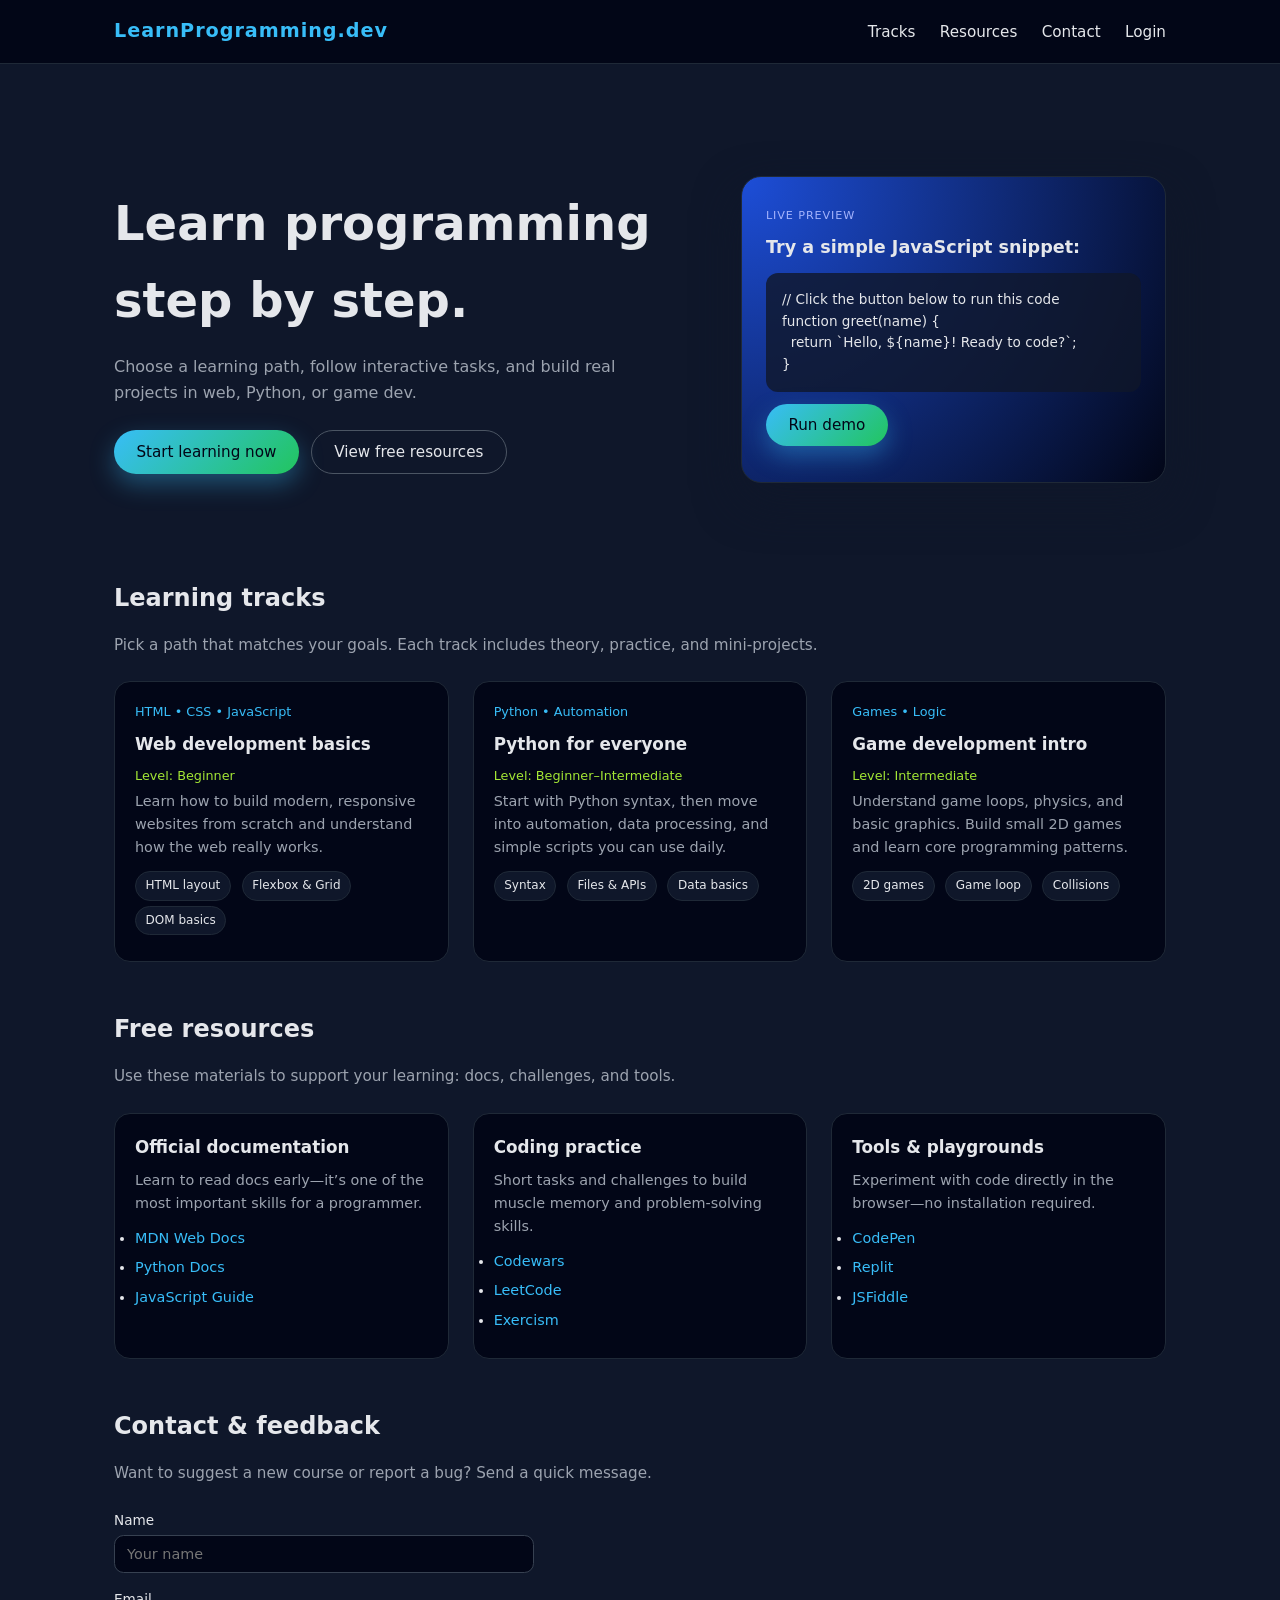
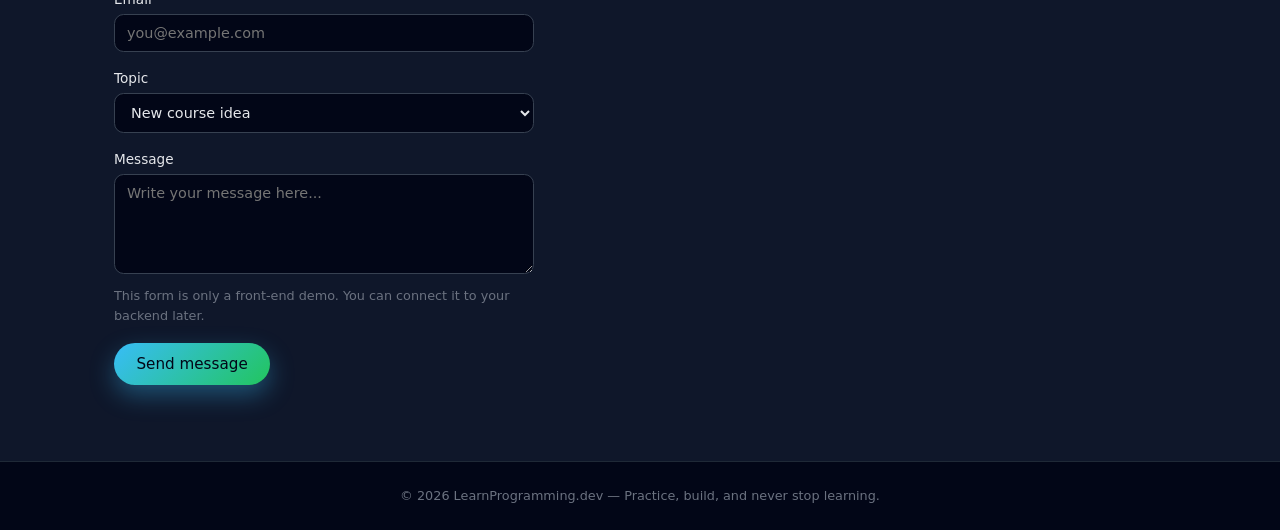
==== index.html @ 103cb8d0 "Add files via upload" ====
<!DOCTYPE html>
<html lang="en">
<head>
  <meta charset="UTF-8" />
  <title>Learn Programming</title>
  <meta name="viewport" content="width=device-width, initial-scale=1.0" />
  <style>
    * {
      box-sizing: border-box;
      margin: 0;
      padding: 0;
      font-family: system-ui, -apple-system, BlinkMacSystemFont, "Segoe UI", sans-serif;
    }
    body {
      background: #0f172a;
      color: #e5e7eb;
      line-height: 1.6;
    }
    header {
      background: #020617;
      border-bottom: 1px solid #1f2937;
      position: sticky;
      top: 0;
      z-index: 10;
    }
    .nav {
      max-width: 1100px;
      margin: 0 auto;
      padding: 1rem 1.5rem;
      display: flex;
      align-items: center;
      justify-content: space-between;
    }
    .logo {
      font-weight: 700;
      font-size: 1.2rem;
      letter-spacing: 0.05em;
      color: #38bdf8;
    }
    .nav-links a {
      color: #e5e7eb;
      text-decoration: none;
      margin-left: 1.2rem;
      font-size: 0.95rem;
    }
    .nav-links a:hover {
      color: #38bdf8;
    }
    main {
      max-width: 1100px;
      margin: 0 auto;
      padding: 2rem 1.5rem 4rem;
    }
    .hero {
      display: grid;
      grid-template-columns: minmax(0, 1.4fr) minmax(0, 1fr);
      gap: 2rem;
      align-items: center;
      padding: 2rem 0 3rem;
    }
    .hero h1 {
      font-size: clamp(2.2rem, 4vw, 3rem);
      margin-bottom: 1rem;
    }
    .hero p {
      color: #9ca3af;
      margin-bottom: 1.5rem;
      max-width: 32rem;
    }
    .hero-buttons {
      display: flex;
      flex-wrap: wrap;
      gap: 0.75rem;
    }
    .btn {
      border: none;
      cursor: pointer;
      padding: 0.75rem 1.4rem;
      border-radius: 999px;
      font-size: 0.95rem;
      font-weight: 500;
      transition: transform 0.1s ease, box-shadow 0.1s ease, background 0.15s ease;
    }
    .btn-primary {
      background: linear-gradient(135deg, #38bdf8, #22c55e);
      color: #020617;
      box-shadow: 0 10px 25px rgba(56, 189, 248, 0.35);
    }
    .btn-primary:hover {
      transform: translateY(-1px);
      box-shadow: 0 14px 30px rgba(56, 189, 248, 0.45);
    }
    .btn-ghost {
      background: transparent;
      color: #e5e7eb;
      border: 1px solid #4b5563;
    }
    .btn-ghost:hover {
      background: #020617;
    }
    .hero-card {
      background: radial-gradient(circle at top left, #1d4ed8, #020617);
      border-radius: 1.25rem;
      padding: 1.5rem;
      border: 1px solid #1f2937;
      box-shadow: 0 18px 45px rgba(15, 23, 42, 0.9);
    }
    .hero-card h2 {
      font-size: 1.1rem;
      margin-bottom: 0.75rem;
    }
    .hero-card pre {
      background: rgba(15, 23, 42, 0.8);
      border-radius: 0.75rem;
      padding: 1rem;
      overflow-x: auto;
      font-size: 0.85rem;
      color: #e5e7eb;
    }
    .hero-card .tag {
      display: inline-block;
      font-size: 0.7rem;
      text-transform: uppercase;
      letter-spacing: 0.08em;
      color: #a5b4fc;
      margin-bottom: 0.5rem;
    }
    section {
      margin-top: 3rem;
    }
    section h2 {
      font-size: 1.5rem;
      margin-bottom: 1rem;
    }
    .section-subtitle {
      color: #9ca3af;
      font-size: 0.95rem;
      margin-bottom: 1.5rem;
    }
    .grid {
      display: grid;
      gap: 1.5rem;
    }
    .grid-3 {
      grid-template-columns: repeat(auto-fit, minmax(230px, 1fr));
    }
    .card {
      background: #020617;
      border-radius: 1rem;
      padding: 1.25rem;
      border: 1px solid #1f2937;
      transition: transform 0.1s ease, box-shadow 0.1s ease, border-color 0.15s ease;
    }
    .card:hover {
      transform: translateY(-2px);
      box-shadow: 0 16px 35px rgba(15, 23, 42, 0.9);
      border-color: #38bdf8;
    }
    .card h3 {
      font-size: 1.05rem;
      margin-bottom: 0.5rem;
    }
    .card p {
      font-size: 0.9rem;
      color: #9ca3af;
      margin-bottom: 0.75rem;
    }
    .pill {
      display: inline-block;
      font-size: 0.75rem;
      padding: 0.25rem 0.6rem;
      border-radius: 999px;
      background: #0f172a;
      color: #e5e7eb;
      border: 1px solid #1f2937;
      margin-right: 0.35rem;
      margin-bottom: 0.35rem;
    }
    .level {
      font-size: 0.8rem;
      color: #a3e635;
      margin-bottom: 0.25rem;
    }
    .tagline {
      font-size: 0.8rem;
      color: #38bdf8;
      margin-bottom: 0.5rem;
    }
    .resources-list li {
      margin-bottom: 0.4rem;
      font-size: 0.9rem;
    }
    .resources-list a {
      color: #38bdf8;
      text-decoration: none;
    }
    .resources-list a:hover {
      text-decoration: underline;
    }
    .contact-form {
      max-width: 420px;
    }
    .field {
      margin-bottom: 1rem;
    }
    .field label {
      display: block;
      font-size: 0.85rem;
      margin-bottom: 0.25rem;
    }
    .field input,
    .field textarea,
    .field select {
      width: 100%;
      padding: 0.6rem 0.75rem;
      border-radius: 0.6rem;
      border: 1px solid #374151;
      background: #020617;
      color: #e5e7eb;
      font-size: 0.9rem;
    }
    .field textarea {
      min-height: 100px;
      resize: vertical;
    }
    .field input:focus,
    .field textarea:focus,
    .field select:focus {
      outline: none;
      border-color: #38bdf8;
      box-shadow: 0 0 0 1px #38bdf8;
    }
    .small {
      font-size: 0.8rem;
      color: #6b7280;
      margin-top: 0.25rem;
    }
    .status {
      margin-top: 0.75rem;
      font-size: 0.85rem;
    }
    .status.ok {
      color: #22c55e;
    }
    .status.error {
      color: #f97316;
    }
    footer {
      border-top: 1px solid #1f2937;
      padding: 1.5rem;
      text-align: center;
      font-size: 0.8rem;
      color: #6b7280;
      background: #020617;
    }
    @media (max-width: 768px) {
      .hero {
        grid-template-columns: 1fr;
      }
    }
  </style>
</head>
<body>
  <header>
    <nav class="nav">
      <div class="logo">LearnProgramming.dev</div>
      <div class="nav-links">
        <a href="#tracks">Tracks</a>
        <a href="#resources">Resources</a>
        <a href="#contact">Contact</a>
        <a id="authLink" href="login.html">Login</a>
      </div>
    </nav>
  </header>
  <main>
    <section class="hero">
      <div>
        <h1>Learn programming step by step.</h1>
        <p>
          Choose a learning path, follow interactive tasks, and build real projects in web, Python, or game dev.
        </p>
        <div class="hero-buttons">
          <button class="btn btn-primary" onclick="scrollToSection('tracks')">
            Start learning now
          </button>
          <button class="btn btn-ghost" onclick="scrollToSection('resources')">
            View free resources
          </button>
        </div>
      </div>
      <div class="hero-card">
        <div class="tag">Live preview</div>
        <h2>Try a simple JavaScript snippet:</h2>
        <pre><code>// Click the button below to run this code
function greet(name) {
  return `Hello, ${name}! Ready to code?`;
}</code></pre>
        <button class="btn btn-primary" style="margin-top: 0.75rem;" onclick="runDemo()">
          Run demo
        </button>
        <div id="demo-output" style="margin-top:0.75rem;font-size:0.9rem;color:#bbf7d0;"></div>
      </div>
    </section>
    <section id="tracks">
      <h2>Learning tracks</h2>
      <p class="section-subtitle">
        Pick a path that matches your goals. Each track includes theory, practice, and mini‑projects.
      </p>
      <div class="grid grid-3">
        <article class="card">
          <div class="tagline">HTML • CSS • JavaScript</div>
          <h3>Web development basics</h3>
          <div class="level">Level: Beginner</div>
          <p>
            Learn how to build modern, responsive websites from scratch and understand how the web really works.
          </p>
          <div>
            <span class="pill">HTML layout</span>
            <span class="pill">Flexbox & Grid</span>
            <span class="pill">DOM basics</span>
          </div>
        </article>
        <article class="card">
          <div class="tagline">Python • Automation</div>
          <h3>Python for everyone</h3>
          <div class="level">Level: Beginner–Intermediate</div>
          <p>
            Start with Python syntax, then move into automation, data processing, and simple scripts you can use daily.
          </p>
          <div>
            <span class="pill">Syntax</span>
            <span class="pill">Files & APIs</span>
            <span class="pill">Data basics</span>
          </div>
        </article>
        <article class="card">
          <div class="tagline">Games • Logic</div>
          <h3>Game development intro</h3>
          <div class="level">Level: Intermediate</div>
          <p>
            Understand game loops, physics, and basic graphics. Build small 2D games and learn core programming patterns.
          </p>
          <div>
            <span class="pill">2D games</span>
            <span class="pill">Game loop</span>
            <span class="pill">Collisions</span>
          </div>
        </article>
      </div>
    </section>
    <section id="resources">
      <h2>Free resources</h2>
      <p class="section-subtitle">
        Use these materials to support your learning: docs, challenges, and tools.
      </p>
      <div class="grid grid-3">
        <article class="card">
          <h3>Official documentation</h3>
          <p>Learn to read docs early—it’s one of the most important skills for a programmer.</p>
          <ul class="resources-list">
            <li><a href="https://developer.mozilla.org/" target="_blank">MDN Web Docs</a></li>
            <li><a href="https://docs.python.org/3/" target="_blank">Python Docs</a></li>
            <li><a href="https://developer.mozilla.org/en-US/docs/Web/JavaScript" target="_blank">JavaScript Guide</a></li>
          </ul>
        </article>
        <article class="card">
          <h3>Coding practice</h3>
          <p>Short tasks and challenges to build muscle memory and problem‑solving skills.</p>
          <ul class="resources-list">
            <li><a href="https://www.codewars.com/" target="_blank">Codewars</a></li>
            <li><a href="https://leetcode.com/" target="_blank">LeetCode</a></li>
            <li><a href="https://exercism.org/" target="_blank">Exercism</a></li>
          </ul>
        </article>
        <article class="card">
          <h3>Tools & playgrounds</h3>
          <p>Experiment with code directly in the browser—no installation required.</p>
          <ul class="resources-list">
            <li><a href="https://codepen.io/" target="_blank">CodePen</a></li>
            <li><a href="https://replit.com/" target="_blank">Replit</a></li>
            <li><a href="https://jsfiddle.net/" target="_blank">JSFiddle</a></li>
          </ul>
        </article>
      </div>
    </section>
    <section id="contact">
      <h2>Contact & feedback</h2>
      <p class="section-subtitle">
        Want to suggest a new course or report a bug? Send a quick message.
      </p>
      <form class="contact-form" onsubmit="handleContact(event)">
        <div class="field">
          <label for="name">Name</label>
          <input id="name" type="text" placeholder="Your name" required />
        </div>
        <div class="field">
          <label for="email">Email</label>
          <input id="email" type="email" placeholder="you@example.com" required />
        </div>
        <div class="field">
          <label for="topic">Topic</label>
          <select id="topic">
            <option value="course">New course idea</option>
            <option value="bug">Bug / problem</option>
            <option value="other">Other</option>
          </select>
        </div>
        <div class="field">
          <label for="message">Message</label>
          <textarea id="message" placeholder="Write your message here..." required></textarea>
          <div class="small">This form is only a front‑end demo. You can connect it to your backend later.</div>
        </div>
        <button class="btn btn-primary" type="submit">Send message</button>
        <div id="contact-status" class="status"></div>
      </form>
    </section>
  </main>
  <footer>
    © <span id="year"></span> LearnProgramming.dev — Practice, build, and never stop learning.
  </footer>
  <script>
    function scrollToSection(id) {
      const el = document.getElementById(id);
      if (el) {
        el.scrollIntoView({ behavior: "smooth" });
      }
    }
    function runDemo() {
      function greet(name) {
        return `Hello, ${name}! Ready to code?`;
      }
      const output = document.getElementById("demo-output");
      output.textContent = greet("Developer");
    }
    function handleContact(event) {
      event.preventDefault();
      const status = document.getElementById("contact-status");
      status.textContent = "Thanks! Your message has been captured (demo only).";
      status.className = "status ok";
      event.target.reset();
    }
    document.getElementById("year").textContent = new Date().getFullYear();
  </script>
  <script src="auth.js"></script>
</body>
</html>
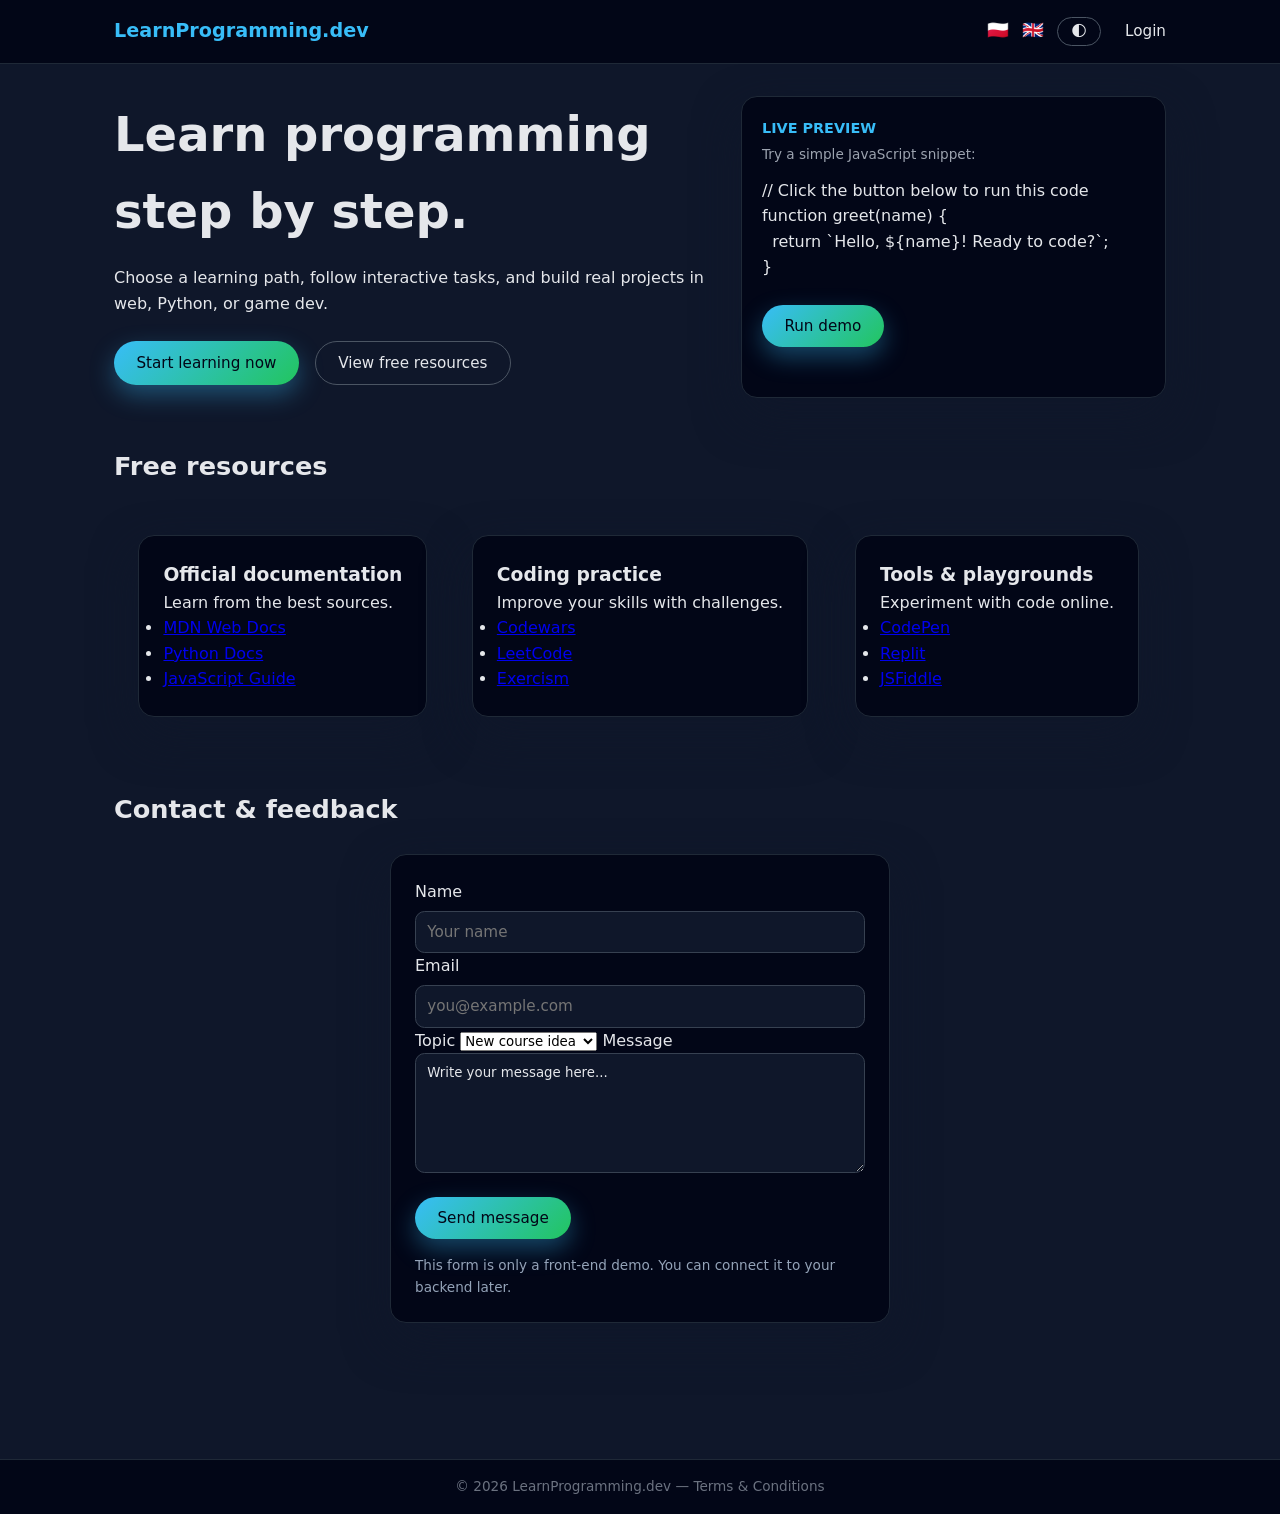
==== commit a408c8fe: "Add files via upload" ====
--- a/index.html
+++ b/index.html
@@ -1,446 +1,155 @@
 <!DOCTYPE html>
 <html lang="en">
 <head>
-  <meta charset="UTF-8" />
-  <title>Learn Programming</title>
-  <meta name="viewport" content="width=device-width, initial-scale=1.0" />
+  <meta charset="UTF-8">
+  <title>LearnProgramming.dev</title>
+  <link rel="stylesheet" href="style.css">
+  <script src="auth.js" defer></script>
+  <script src="lang.js" defer></script>
   <style>
-    * {
-      box-sizing: border-box;
-      margin: 0;
-      padding: 0;
-      font-family: system-ui, -apple-system, BlinkMacSystemFont, "Segoe UI", sans-serif;
+    .hero-layout{
+      display:grid;
+      grid-template-columns: minmax(0,1.4fr) minmax(0,1fr);
+      gap:2rem;
+      align-items:flex-start;
     }
-    body {
-      background: #0f172a;
-      color: #e5e7eb;
-      line-height: 1.6;
+    .hero-buttons{
+      display:flex;
+      gap:1rem;
+      margin-top:1.5rem;
+      flex-wrap:wrap;
     }
-    header {
-      background: #020617;
-      border-bottom: 1px solid #1f2937;
-      position: sticky;
-      top: 0;
-      z-index: 10;
+    .preview-card{
+      background: var(--card);
+      border:1px solid var(--border);
+      border-radius:1rem;
+      padding:1.25rem;
+      box-shadow:0 18px 45px rgba(15,23,42,0.9);
     }
-    .nav {
-      max-width: 1100px;
-      margin: 0 auto;
-      padding: 1rem 1.5rem;
-      display: flex;
-      align-items: center;
-      justify-content: space-between;
+    .preview-title{
+      font-size:0.9rem;
+      font-weight:600;
+      color:#38bdf8;
+      margin-bottom:0.25rem;
     }
-    .logo {
-      font-weight: 700;
-      font-size: 1.2rem;
-      letter-spacing: 0.05em;
-      color: #38bdf8;
+    .preview-sub{
+      font-size:0.85rem;
+      color:#9ca3af;
+      margin-bottom:0.75rem;
     }
-    .nav-links a {
-      color: #e5e7eb;
-      text-decoration: none;
-      margin-left: 1.2rem;
-      font-size: 0.95rem;
+    .preview-output{
+      margin-top:0.75rem;
+      font-size:0.9rem;
+      color:#a5b4fc;
+      min-height:1.2em;
     }
-    .nav-links a:hover {
-      color: #38bdf8;
-    }
-    main {
-      max-width: 1100px;
-      margin: 0 auto;
-      padding: 2rem 1.5rem 4rem;
-    }
-    .hero {
-      display: grid;
-      grid-template-columns: minmax(0, 1.4fr) minmax(0, 1fr);
-      gap: 2rem;
-      align-items: center;
-      padding: 2rem 0 3rem;
-    }
-    .hero h1 {
-      font-size: clamp(2.2rem, 4vw, 3rem);
-      margin-bottom: 1rem;
-    }
-    .hero p {
-      color: #9ca3af;
-      margin-bottom: 1.5rem;
-      max-width: 32rem;
-    }
-    .hero-buttons {
-      display: flex;
-      flex-wrap: wrap;
-      gap: 0.75rem;
-    }
-    .btn {
-      border: none;
-      cursor: pointer;
-      padding: 0.75rem 1.4rem;
-      border-radius: 999px;
-      font-size: 0.95rem;
-      font-weight: 500;
-      transition: transform 0.1s ease, box-shadow 0.1s ease, background 0.15s ease;
-    }
-    .btn-primary {
-      background: linear-gradient(135deg, #38bdf8, #22c55e);
-      color: #020617;
-      box-shadow: 0 10px 25px rgba(56, 189, 248, 0.35);
-    }
-    .btn-primary:hover {
-      transform: translateY(-1px);
-      box-shadow: 0 14px 30px rgba(56, 189, 248, 0.45);
-    }
-    .btn-ghost {
-      background: transparent;
-      color: #e5e7eb;
-      border: 1px solid #4b5563;
-    }
-    .btn-ghost:hover {
-      background: #020617;
-    }
-    .hero-card {
-      background: radial-gradient(circle at top left, #1d4ed8, #020617);
-      border-radius: 1.25rem;
-      padding: 1.5rem;
-      border: 1px solid #1f2937;
-      box-shadow: 0 18px 45px rgba(15, 23, 42, 0.9);
-    }
-    .hero-card h2 {
-      font-size: 1.1rem;
-      margin-bottom: 0.75rem;
-    }
-    .hero-card pre {
-      background: rgba(15, 23, 42, 0.8);
-      border-radius: 0.75rem;
-      padding: 1rem;
-      overflow-x: auto;
-      font-size: 0.85rem;
-      color: #e5e7eb;
-    }
-    .hero-card .tag {
-      display: inline-block;
-      font-size: 0.7rem;
-      text-transform: uppercase;
-      letter-spacing: 0.08em;
-      color: #a5b4fc;
-      margin-bottom: 0.5rem;
-    }
-    section {
-      margin-top: 3rem;
-    }
-    section h2 {
-      font-size: 1.5rem;
-      margin-bottom: 1rem;
-    }
-    .section-subtitle {
-      color: #9ca3af;
-      font-size: 0.95rem;
-      margin-bottom: 1.5rem;
-    }
-    .grid {
-      display: grid;
-      gap: 1.5rem;
-    }
-    .grid-3 {
-      grid-template-columns: repeat(auto-fit, minmax(230px, 1fr));
-    }
-    .card {
-      background: #020617;
-      border-radius: 1rem;
-      padding: 1.25rem;
-      border: 1px solid #1f2937;
-      transition: transform 0.1s ease, box-shadow 0.1s ease, border-color 0.15s ease;
-    }
-    .card:hover {
-      transform: translateY(-2px);
-      box-shadow: 0 16px 35px rgba(15, 23, 42, 0.9);
-      border-color: #38bdf8;
-    }
-    .card h3 {
-      font-size: 1.05rem;
-      margin-bottom: 0.5rem;
-    }
-    .card p {
-      font-size: 0.9rem;
-      color: #9ca3af;
-      margin-bottom: 0.75rem;
-    }
-    .pill {
-      display: inline-block;
-      font-size: 0.75rem;
-      padding: 0.25rem 0.6rem;
-      border-radius: 999px;
-      background: #0f172a;
-      color: #e5e7eb;
-      border: 1px solid #1f2937;
-      margin-right: 0.35rem;
-      margin-bottom: 0.35rem;
-    }
-    .level {
-      font-size: 0.8rem;
-      color: #a3e635;
-      margin-bottom: 0.25rem;
-    }
-    .tagline {
-      font-size: 0.8rem;
-      color: #38bdf8;
-      margin-bottom: 0.5rem;
-    }
-    .resources-list li {
-      margin-bottom: 0.4rem;
-      font-size: 0.9rem;
-    }
-    .resources-list a {
-      color: #38bdf8;
-      text-decoration: none;
-    }
-    .resources-list a:hover {
-      text-decoration: underline;
-    }
-    .contact-form {
-      max-width: 420px;
-    }
-    .field {
-      margin-bottom: 1rem;
-    }
-    .field label {
-      display: block;
-      font-size: 0.85rem;
-      margin-bottom: 0.25rem;
-    }
-    .field input,
-    .field textarea,
-    .field select {
-      width: 100%;
-      padding: 0.6rem 0.75rem;
-      border-radius: 0.6rem;
-      border: 1px solid #374151;
-      background: #020617;
-      color: #e5e7eb;
-      font-size: 0.9rem;
-    }
-    .field textarea {
-      min-height: 100px;
-      resize: vertical;
-    }
-    .field input:focus,
-    .field textarea:focus,
-    .field select:focus {
-      outline: none;
-      border-color: #38bdf8;
-      box-shadow: 0 0 0 1px #38bdf8;
-    }
-    .small {
-      font-size: 0.8rem;
-      color: #6b7280;
-      margin-top: 0.25rem;
-    }
-    .status {
-      margin-top: 0.75rem;
-      font-size: 0.85rem;
-    }
-    .status.ok {
-      color: #22c55e;
-    }
-    .status.error {
-      color: #f97316;
-    }
-    footer {
-      border-top: 1px solid #1f2937;
-      padding: 1.5rem;
-      text-align: center;
-      font-size: 0.8rem;
-      color: #6b7280;
-      background: #020617;
-    }
-    @media (max-width: 768px) {
-      .hero {
-        grid-template-columns: 1fr;
+    @media(max-width:900px){
+      .hero-layout{
+        grid-template-columns:1fr;
       }
     }
   </style>
 </head>
 <body>
-  <header>
-    <nav class="nav">
-      <div class="logo">LearnProgramming.dev</div>
-      <div class="nav-links">
-        <a href="#tracks">Tracks</a>
-        <a href="#resources">Resources</a>
-        <a href="#contact">Contact</a>
-        <a id="authLink" href="login.html">Login</a>
+<header>
+  <nav class="nav">
+    <div class="logo">LearnProgramming.dev</div>
+    <div>
+      <span class="lang-switch" onclick="setLang('pl')">🇵🇱</span>
+      <span class="lang-switch" onclick="setLang('en')">🇬🇧</span>
+      <button onclick="toggleTheme()" class="btn-secondary" style="padding:0.3rem 0.8rem;">🌓</button>
+      <a id="authLink" href="login.html" data-t="login">Login</a>
+    </div>
+  </nav>
+</header>
+<main>
+  <div class="hero-layout">
+    <div>
+      <h1 data-t="hero_title">Learn programming step by step.</h1>
+      <p data-t="hero_desc">
+        Choose a learning path, follow interactive tasks, and build real projects in web, Python, or game dev.
+      </p>
+      <div class="hero-buttons">
+        <button class="btn btn-primary" data-t="start_learning">Start learning now</button>
+        <button class="btn btn-secondary" data-t="view_resources">View free resources</button>
       </div>
-    </nav>
-  </header>
-  <main>
-    <section class="hero">
-      <div>
-        <h1>Learn programming step by step.</h1>
-        <p>
-          Choose a learning path, follow interactive tasks, and build real projects in web, Python, or game dev.
-        </p>
-        <div class="hero-buttons">
-          <button class="btn btn-primary" onclick="scrollToSection('tracks')">
-            Start learning now
-          </button>
-          <button class="btn btn-ghost" onclick="scrollToSection('resources')">
-            View free resources
-          </button>
-        </div>
-      </div>
-      <div class="hero-card">
-        <div class="tag">Live preview</div>
-        <h2>Try a simple JavaScript snippet:</h2>
-        <pre><code>// Click the button below to run this code
+    </div>
+    <div class="preview-card">
+      <div class="preview-title" data-t="live_preview">LIVE PREVIEW</div>
+      <div class="preview-sub" data-t="try_snippet">Try a simple JavaScript snippet:</div>
+      <pre>
+// Click the button below to run this code
 function greet(name) {
   return `Hello, ${name}! Ready to code?`;
-}</code></pre>
-        <button class="btn btn-primary" style="margin-top: 0.75rem;" onclick="runDemo()">
-          Run demo
-        </button>
-        <div id="demo-output" style="margin-top:0.75rem;font-size:0.9rem;color:#bbf7d0;"></div>
+}
+      </pre>
+      <button class="btn btn-primary" onclick="runDemo()" data-t="run_demo">Run demo</button>
+      <div id="demoOutput" class="preview-output"></div>
+    </div>
+  </div>
+  <section style="margin-top:3rem;">
+    <h2 data-t="free_resources">Free resources</h2>
+    <div class="lesson-grid">
+      <div class="card">
+        <h3>Official documentation</h3>
+        <p>Learn from the best sources.</p>
+        <ul>
+          <li><a href="https://developer.mozilla.org/">MDN Web Docs</a></li>
+          <li><a href="https://docs.python.org/">Python Docs</a></li>
+          <li><a href="https://developer.mozilla.org/en-US/docs/Web/JavaScript/Guide">JavaScript Guide</a></li>
+        </ul>
       </div>
-    </section>
-    <section id="tracks">
-      <h2>Learning tracks</h2>
-      <p class="section-subtitle">
-        Pick a path that matches your goals. Each track includes theory, practice, and mini‑projects.
+      <div class="card">
+        <h3>Coding practice</h3>
+        <p>Improve your skills with challenges.</p>
+        <ul>
+          <li><a href="https://codewars.com">Codewars</a></li>
+          <li><a href="https://leetcode.com">LeetCode</a></li>
+          <li><a href="https://exercism.org">Exercism</a></li>
+        </ul>
+      </div>
+      <div class="card">
+        <h3>Tools & playgrounds</h3>
+        <p>Experiment with code online.</p>
+        <ul>
+          <li><a href="https://codepen.io">CodePen</a></li>
+          <li><a href="https://replit.com">Replit</a></li>
+          <li><a href="https://jsfiddle.net">JSFiddle</a></li>
+        </ul>
+      </div>
+    </div>
+  </section>
+  <section style="margin-top:3rem;">
+    <h2 data-t="contact_feedback">Contact & feedback</h2>
+    <div class="card">
+      <label>Name</label>
+      <input type="text" placeholder="Your name">
+      <label>Email</label>
+      <input type="email" placeholder="you@example.com">
+      <label>Topic</label>
+      <select>
+        <option>New course idea</option>
+        <option>Bug report</option>
+        <option>General question</option>
+      </select>
+      <label>Message</label>
+      <textarea style="width:100%;height:120px;background:#0f172a;border:1px solid #374151;color:#e5e7eb;padding:0.7rem;border-radius:0.6rem;">Write your message here...</textarea>
+      <button class="btn btn-primary" style="margin-top:1rem;">Send message</button>
+      <p style="margin-top:1rem;color:#94a3b8;font-size:0.85rem;">
+        This form is only a front-end demo. You can connect it to your backend later.
       </p>
-      <div class="grid grid-3">
-        <article class="card">
-          <div class="tagline">HTML • CSS • JavaScript</div>
-          <h3>Web development basics</h3>
-          <div class="level">Level: Beginner</div>
-          <p>
-            Learn how to build modern, responsive websites from scratch and understand how the web really works.
-          </p>
-          <div>
-            <span class="pill">HTML layout</span>
-            <span class="pill">Flexbox & Grid</span>
-            <span class="pill">DOM basics</span>
-          </div>
-        </article>
-        <article class="card">
-          <div class="tagline">Python • Automation</div>
-          <h3>Python for everyone</h3>
-          <div class="level">Level: Beginner–Intermediate</div>
-          <p>
-            Start with Python syntax, then move into automation, data processing, and simple scripts you can use daily.
-          </p>
-          <div>
-            <span class="pill">Syntax</span>
-            <span class="pill">Files & APIs</span>
-            <span class="pill">Data basics</span>
-          </div>
-        </article>
-        <article class="card">
-          <div class="tagline">Games • Logic</div>
-          <h3>Game development intro</h3>
-          <div class="level">Level: Intermediate</div>
-          <p>
-            Understand game loops, physics, and basic graphics. Build small 2D games and learn core programming patterns.
-          </p>
-          <div>
-            <span class="pill">2D games</span>
-            <span class="pill">Game loop</span>
-            <span class="pill">Collisions</span>
-          </div>
-        </article>
-      </div>
-    </section>
-    <section id="resources">
-      <h2>Free resources</h2>
-      <p class="section-subtitle">
-        Use these materials to support your learning: docs, challenges, and tools.
-      </p>
-      <div class="grid grid-3">
-        <article class="card">
-          <h3>Official documentation</h3>
-          <p>Learn to read docs early—it’s one of the most important skills for a programmer.</p>
-          <ul class="resources-list">
-            <li><a href="https://developer.mozilla.org/" target="_blank">MDN Web Docs</a></li>
-            <li><a href="https://docs.python.org/3/" target="_blank">Python Docs</a></li>
-            <li><a href="https://developer.mozilla.org/en-US/docs/Web/JavaScript" target="_blank">JavaScript Guide</a></li>
-          </ul>
-        </article>
-        <article class="card">
-          <h3>Coding practice</h3>
-          <p>Short tasks and challenges to build muscle memory and problem‑solving skills.</p>
-          <ul class="resources-list">
-            <li><a href="https://www.codewars.com/" target="_blank">Codewars</a></li>
-            <li><a href="https://leetcode.com/" target="_blank">LeetCode</a></li>
-            <li><a href="https://exercism.org/" target="_blank">Exercism</a></li>
-          </ul>
-        </article>
-        <article class="card">
-          <h3>Tools & playgrounds</h3>
-          <p>Experiment with code directly in the browser—no installation required.</p>
-          <ul class="resources-list">
-            <li><a href="https://codepen.io/" target="_blank">CodePen</a></li>
-            <li><a href="https://replit.com/" target="_blank">Replit</a></li>
-            <li><a href="https://jsfiddle.net/" target="_blank">JSFiddle</a></li>
-          </ul>
-        </article>
-      </div>
-    </section>
-    <section id="contact">
-      <h2>Contact & feedback</h2>
-      <p class="section-subtitle">
-        Want to suggest a new course or report a bug? Send a quick message.
-      </p>
-      <form class="contact-form" onsubmit="handleContact(event)">
-        <div class="field">
-          <label for="name">Name</label>
-          <input id="name" type="text" placeholder="Your name" required />
-        </div>
-        <div class="field">
-          <label for="email">Email</label>
-          <input id="email" type="email" placeholder="you@example.com" required />
-        </div>
-        <div class="field">
-          <label for="topic">Topic</label>
-          <select id="topic">
-            <option value="course">New course idea</option>
-            <option value="bug">Bug / problem</option>
-            <option value="other">Other</option>
-          </select>
-        </div>
-        <div class="field">
-          <label for="message">Message</label>
-          <textarea id="message" placeholder="Write your message here..." required></textarea>
-          <div class="small">This form is only a front‑end demo. You can connect it to your backend later.</div>
-        </div>
-        <button class="btn btn-primary" type="submit">Send message</button>
-        <div id="contact-status" class="status"></div>
-      </form>
-    </section>
-  </main>
-  <footer>
-    © <span id="year"></span> LearnProgramming.dev — Practice, build, and never stop learning.
-  </footer>
-  <script>
-    function scrollToSection(id) {
-      const el = document.getElementById(id);
-      if (el) {
-        el.scrollIntoView({ behavior: "smooth" });
-      }
-    }
-    function runDemo() {
-      function greet(name) {
-        return `Hello, ${name}! Ready to code?`;
-      }
-      const output = document.getElementById("demo-output");
-      output.textContent = greet("Developer");
-    }
-    function handleContact(event) {
-      event.preventDefault();
-      const status = document.getElementById("contact-status");
-      status.textContent = "Thanks! Your message has been captured (demo only).";
-      status.className = "status ok";
-      event.target.reset();
-    }
-    document.getElementById("year").textContent = new Date().getFullYear();
-  </script>
-  <script src="auth.js"></script>
+    </div>
+  </section>
+</main>
+<footer>
+  <p>© 2026 LearnProgramming.dev — <span data-t="terms">Terms & Conditions</span></p>
+</footer>
+<script>
+  function runDemo(){
+    const name = "Developer";
+    const msg = `Hello, ${name}! Ready to code?`;
+    document.getElementById("demoOutput").textContent = msg;
+  }
+</script>
 </body>
-</html>
+</html>
--- a/style.css
+++ b/style.css
@@ -0,0 +1,252 @@
+* {
+  margin: 0;
+  padding: 0;
+  box-sizing: border-box;
+  font-family: system-ui, -apple-system, BlinkMacSystemFont, "Segoe UI", sans-serif;
+}
+body {
+  background: #0f172a;
+  color: #e5e7eb;
+  line-height: 1.6;
+}
+header {
+  background: #020617;
+  border-bottom: 1px solid #1f2937;
+  position: sticky;
+  top: 0;
+  z-index: 10;
+}
+.nav {
+  max-width: 1100px;
+  margin: 0 auto;
+  padding: 1rem 1.5rem;
+  display: flex;
+  justify-content: space-between;
+  align-items: center;
+}
+.logo {
+  font-weight: 700;
+  font-size: 1.2rem;
+  color: #38bdf8;
+}
+.nav a {
+  color: #e5e7eb;
+  text-decoration: none;
+  margin-left: 1.2rem;
+  font-size: 0.95rem;
+  transition: 0.2s;
+}
+.nav a:hover {
+  color: #38bdf8;
+}
+.lang-switch {
+  cursor: pointer;
+  margin-right: 0.5rem;
+  font-size: 1.1rem;
+}
+main {
+  max-width: 1100px;
+  margin: 0 auto;
+  padding: 2rem 1.5rem 4rem;
+}
+h1 {
+  font-size: clamp(2.2rem, 4vw, 3rem);
+  margin-bottom: 1rem;
+}
+h2 {
+  font-size: 1.6rem;
+  margin-bottom: 1rem;
+}
+.btn {
+  border: none;
+  cursor: pointer;
+  padding: 0.75rem 1.4rem;
+  border-radius: 999px;
+  font-size: 0.95rem;
+  font-weight: 500;
+  transition: 0.15s ease;
+}
+.btn-primary {
+  background: linear-gradient(135deg, #38bdf8, #22c55e);
+  color: #020617;
+  box-shadow: 0 10px 25px rgba(56, 189, 248, 0.35);
+}
+.btn-primary:hover {
+  transform: translateY(-2px);
+  box-shadow: 0 14px 30px rgba(56, 189, 248, 0.45);
+}
+.btn-secondary {
+  border-radius: 999px;
+  padding: 0.75rem 1.4rem;
+  border: 1px solid #4b5563;
+  background: transparent;
+  color: #e5e7eb;
+  cursor: pointer;
+  font-size: 0.95rem;
+  transition: 0.15s ease;
+}
+.btn-secondary:hover {
+  background: #1e293b;
+}
+.card {
+  background: #020617;
+  border: 1px solid #1f2937;
+  border-radius: 1rem;
+  padding: 1.5rem;
+  margin: 1.5rem auto;
+  max-width: 500px;
+  box-shadow: 0 18px 45px rgba(15, 23, 42, 0.9);
+}
+input {
+  width: 100%;
+  padding: 0.7rem;
+  margin-top: 0.4rem;
+  border-radius: 0.6rem;
+  border: 1px solid #374151;
+  background: #0f172a;
+  color: #e5e7eb;
+  font-size: 0.95rem;
+}
+input:focus {
+  border-color: #38bdf8;
+  outline: none;
+  box-shadow: 0 0 0 1px #38bdf8;
+}
+.tooltip {
+  background: #1e293b;
+  border-left: 4px solid #38bdf8;
+  padding: 0.8rem 1rem;
+  border-radius: 0.5rem;
+  margin-bottom: 1rem;
+  color: #e5e7eb;
+  font-size: 0.9rem;
+  animation: fadeIn 0.3s ease;
+}
+@keyframes fadeIn {
+  from { opacity: 0; transform: translateX(-10px); }
+  to { opacity: 1; transform: translateX(0); }
+}
+.lesson-grid {
+  display: grid;
+  grid-template-columns: repeat(auto-fit, minmax(160px, 1fr));
+  gap: 1.2rem;
+  margin-top: 1.5rem;
+}
+.lesson-tile {
+  background: #0b1220;
+  border: 1px solid #1f2937;
+  border-radius: 1rem;
+  padding: 1.2rem;
+  text-align: center;
+  cursor: pointer;
+  transition: 0.2s;
+  box-shadow: 0 10px 25px rgba(0,0,0,0.3);
+}
+.lesson-tile:hover {
+  transform: translateY(-4px);
+  border-color: #38bdf8;
+}
+.lesson-icon {
+  font-size: 2rem;
+  margin-bottom: 0.5rem;
+}
+.lesson-title {
+  font-size: 1rem;
+  color: #e5e7eb;
+}
+.xp-bar {
+  margin-top: 1rem;
+  background: #1e293b;
+  border-radius: 999px;
+  height: 14px;
+  overflow: hidden;
+}
+.xp-fill {
+  height: 100%;
+  background: linear-gradient(90deg, #38bdf8, #22c55e);
+  width: 0%;
+  transition: width 0.4s ease;
+}
+.lesson-container {
+  background: #020617;
+  border: 1px solid #1f2937;
+  padding: 2rem;
+  border-radius: 1rem;
+  margin-top: 2rem;
+}
+.lesson-section {
+  margin-bottom: 2rem;
+}
+.code-box {
+  background: #0f172a;
+  border: 1px solid #1f2937;
+  padding: 1rem;
+  border-radius: 0.75rem;
+  font-size: 0.9rem;
+  overflow-x: auto;
+  margin-bottom: 1rem;
+}
+.quiz-option {
+  background: #1e293b;
+  padding: 0.8rem;
+  border-radius: 0.6rem;
+  margin-bottom: 0.6rem;
+  cursor: pointer;
+  transition: 0.2s;
+}
+.quiz-option:hover {
+  background: #334155;
+}
+.quiz-option.correct {
+  background: #22c55e;
+}
+.quiz-option.wrong {
+  background: #ef4444;
+}
+footer {
+  background: #020617;
+  border-top: 1px solid #1f2937;
+  padding: 1rem;
+  text-align: center;
+  color: #6b7280;
+  font-size: 0.85rem;
+  margin-top: 3rem;
+}
+.lesson-tile {
+  transition: transform 0.25s ease, border-color 0.25s ease, box-shadow 0.25s ease;
+}
+.lesson-tile:hover {
+  transform: translateY(-6px) scale(1.03);
+  box-shadow: 0 12px 30px rgba(56, 189, 248, 0.25);
+}
+:root {
+  --bg: #0f172a;
+  --text: #e5e7eb;
+  --card: #020617;
+  --border: #1f2937;
+}
+.light {
+  --bg: #f8fafc;
+  --text: #0f172a;
+  --card: #ffffff;
+  --border: #cbd5e1;
+}
+body {
+  background: var(--bg);
+  color: var(--text);
+}
+.card, .lesson-container, .lesson-tile {
+  background: var(--card);
+  border-color: var(--border);
+}
+.achievement {
+  background: #1e293b;
+  padding: 1rem;
+  border-radius: 0.8rem;
+  margin-bottom: 1rem;
+  border-left: 4px solid #38bdf8;
+}
+.achievement.unlocked {
+  border-left-color: #22c55e;
+  background: #0f3a1e;
+}
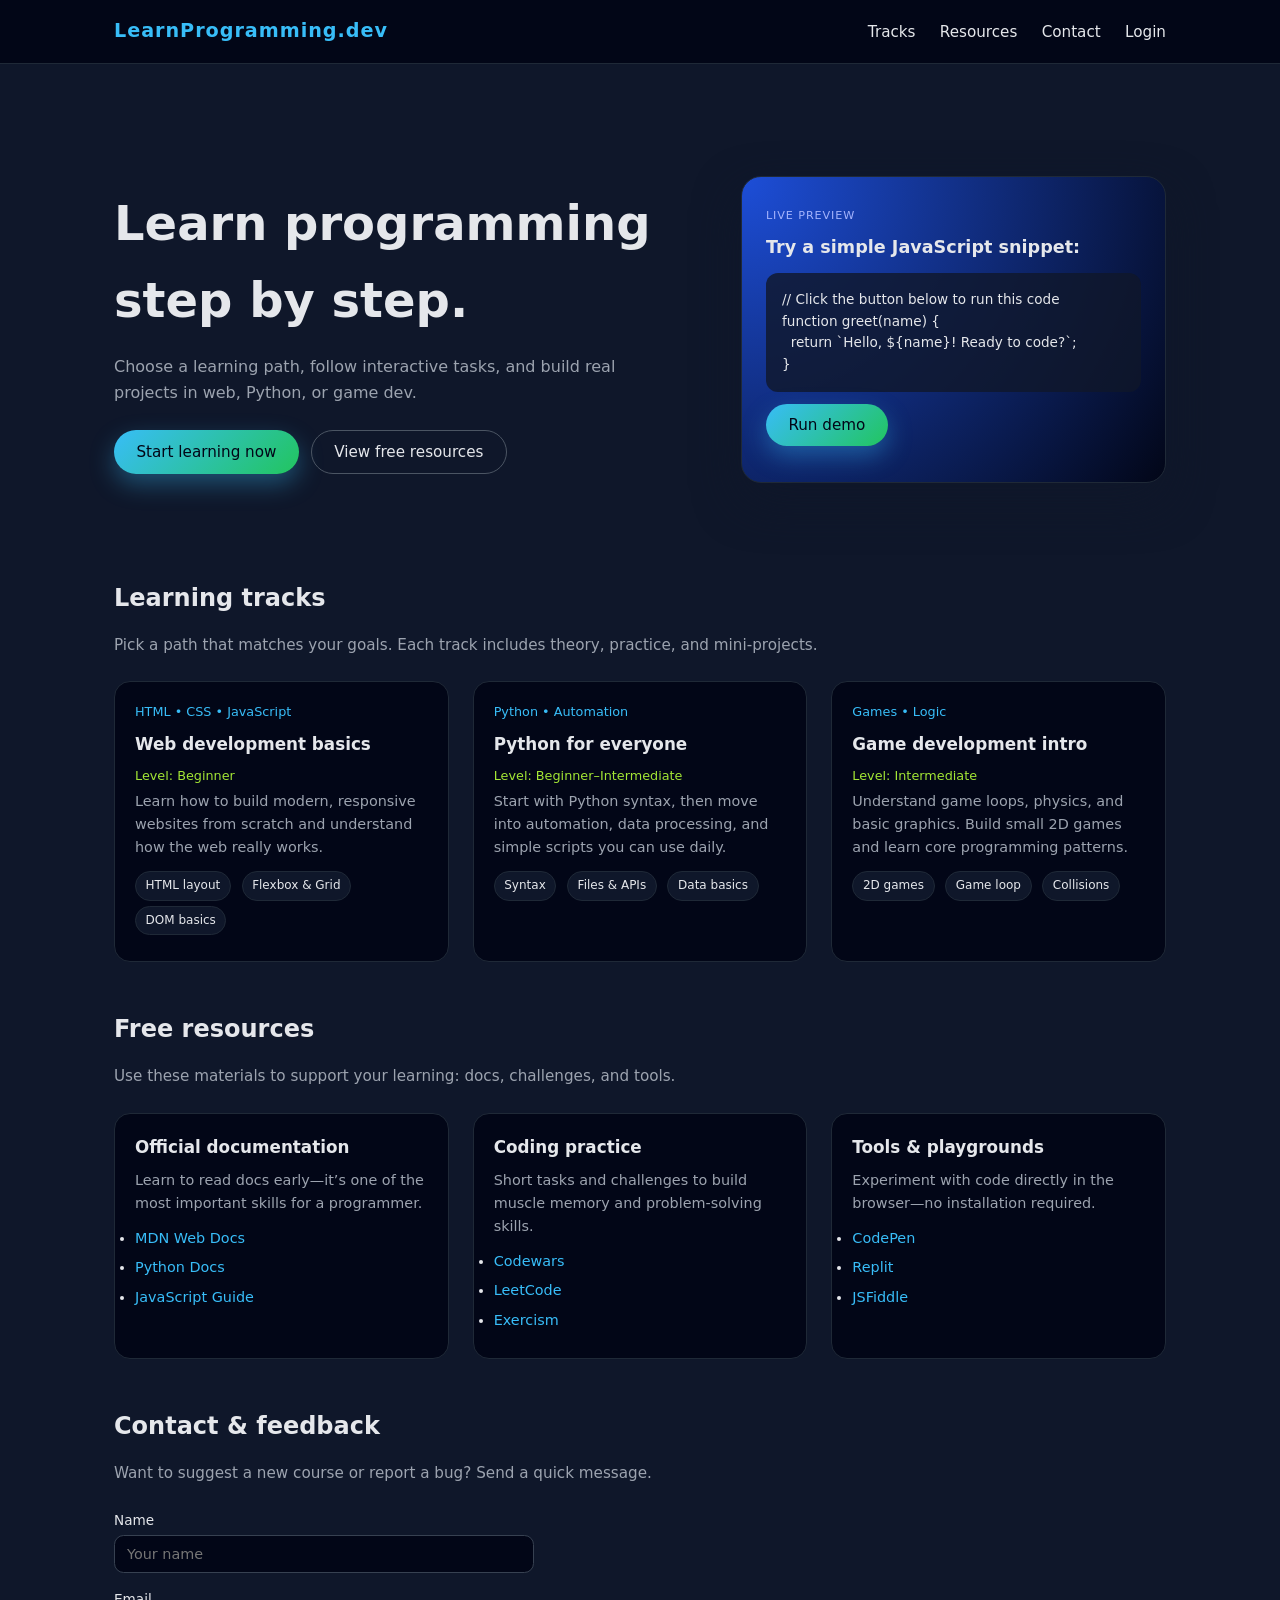
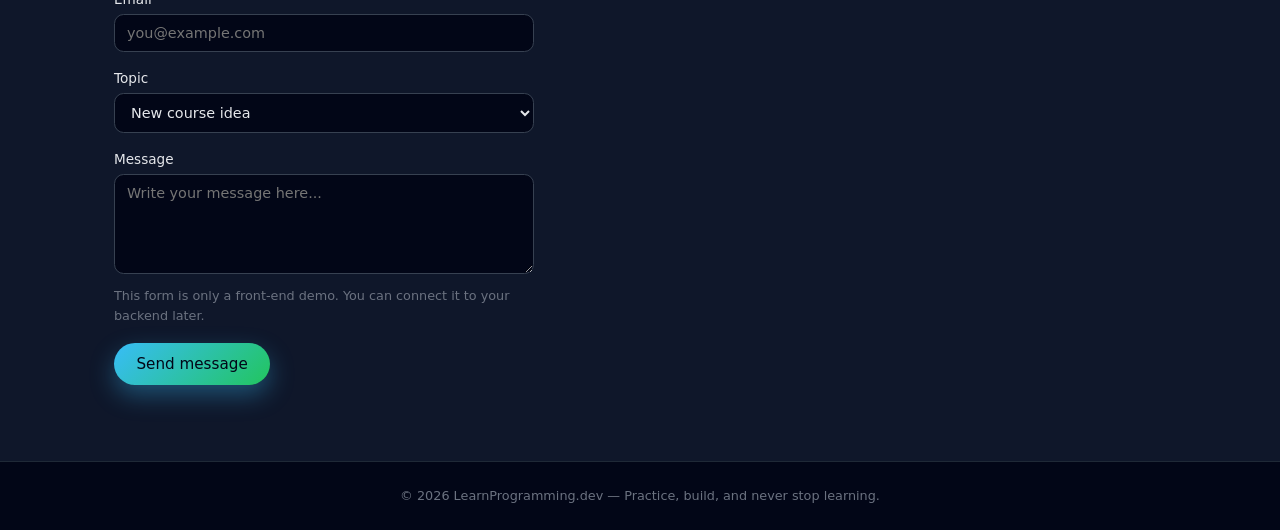
==== commit 96ea50ac: "Refactor index.html for improved structure and style" ====
--- a/index.html
+++ b/index.html
@@ -1,155 +1,446 @@
 <!DOCTYPE html>
 <html lang="en">
 <head>
-  <meta charset="UTF-8">
-  <title>LearnProgramming.dev</title>
-  <link rel="stylesheet" href="style.css">
-  <script src="auth.js" defer></script>
-  <script src="lang.js" defer></script>
+  <meta charset="UTF-8" />
+  <title>Learn Programming</title>
+  <meta name="viewport" content="width=device-width, initial-scale=1.0" />
   <style>
-    .hero-layout{
-      display:grid;
-      grid-template-columns: minmax(0,1.4fr) minmax(0,1fr);
-      gap:2rem;
-      align-items:flex-start;
-    }
-    .hero-buttons{
-      display:flex;
-      gap:1rem;
-      margin-top:1.5rem;
-      flex-wrap:wrap;
-    }
-    .preview-card{
-      background: var(--card);
-      border:1px solid var(--border);
-      border-radius:1rem;
-      padding:1.25rem;
-      box-shadow:0 18px 45px rgba(15,23,42,0.9);
-    }
-    .preview-title{
-      font-size:0.9rem;
-      font-weight:600;
-      color:#38bdf8;
-      margin-bottom:0.25rem;
-    }
-    .preview-sub{
-      font-size:0.85rem;
-      color:#9ca3af;
-      margin-bottom:0.75rem;
-    }
-    .preview-output{
-      margin-top:0.75rem;
-      font-size:0.9rem;
-      color:#a5b4fc;
-      min-height:1.2em;
-    }
-    @media(max-width:900px){
-      .hero-layout{
-        grid-template-columns:1fr;
+    * {
+      box-sizing: border-box;
+      margin: 0;
+      padding: 0;
+      font-family: system-ui, -apple-system, BlinkMacSystemFont, "Segoe UI", sans-serif;
+    }
+    body {
+      background: #0f172a;
+      color: #e5e7eb;
+      line-height: 1.6;
+    }
+    header {
+      background: #020617;
+      border-bottom: 1px solid #1f2937;
+      position: sticky;
+      top: 0;
+      z-index: 10;
+    }
+    .nav {
+      max-width: 1100px;
+      margin: 0 auto;
+      padding: 1rem 1.5rem;
+      display: flex;
+      align-items: center;
+      justify-content: space-between;
+    }
+    .logo {
+      font-weight: 700;
+      font-size: 1.2rem;
+      letter-spacing: 0.05em;
+      color: #38bdf8;
+    }
+    .nav-links a {
+      color: #e5e7eb;
+      text-decoration: none;
+      margin-left: 1.2rem;
+      font-size: 0.95rem;
+    }
+    .nav-links a:hover {
+      color: #38bdf8;
+    }
+    main {
+      max-width: 1100px;
+      margin: 0 auto;
+      padding: 2rem 1.5rem 4rem;
+    }
+    .hero {
+      display: grid;
+      grid-template-columns: minmax(0, 1.4fr) minmax(0, 1fr);
+      gap: 2rem;
+      align-items: center;
+      padding: 2rem 0 3rem;
+    }
+    .hero h1 {
+      font-size: clamp(2.2rem, 4vw, 3rem);
+      margin-bottom: 1rem;
+    }
+    .hero p {
+      color: #9ca3af;
+      margin-bottom: 1.5rem;
+      max-width: 32rem;
+    }
+    .hero-buttons {
+      display: flex;
+      flex-wrap: wrap;
+      gap: 0.75rem;
+    }
+    .btn {
+      border: none;
+      cursor: pointer;
+      padding: 0.75rem 1.4rem;
+      border-radius: 999px;
+      font-size: 0.95rem;
+      font-weight: 500;
+      transition: transform 0.1s ease, box-shadow 0.1s ease, background 0.15s ease;
+    }
+    .btn-primary {
+      background: linear-gradient(135deg, #38bdf8, #22c55e);
+      color: #020617;
+      box-shadow: 0 10px 25px rgba(56, 189, 248, 0.35);
+    }
+    .btn-primary:hover {
+      transform: translateY(-1px);
+      box-shadow: 0 14px 30px rgba(56, 189, 248, 0.45);
+    }
+    .btn-ghost {
+      background: transparent;
+      color: #e5e7eb;
+      border: 1px solid #4b5563;
+    }
+    .btn-ghost:hover {
+      background: #020617;
+    }
+    .hero-card {
+      background: radial-gradient(circle at top left, #1d4ed8, #020617);
+      border-radius: 1.25rem;
+      padding: 1.5rem;
+      border: 1px solid #1f2937;
+      box-shadow: 0 18px 45px rgba(15, 23, 42, 0.9);
+    }
+    .hero-card h2 {
+      font-size: 1.1rem;
+      margin-bottom: 0.75rem;
+    }
+    .hero-card pre {
+      background: rgba(15, 23, 42, 0.8);
+      border-radius: 0.75rem;
+      padding: 1rem;
+      overflow-x: auto;
+      font-size: 0.85rem;
+      color: #e5e7eb;
+    }
+    .hero-card .tag {
+      display: inline-block;
+      font-size: 0.7rem;
+      text-transform: uppercase;
+      letter-spacing: 0.08em;
+      color: #a5b4fc;
+      margin-bottom: 0.5rem;
+    }
+    section {
+      margin-top: 3rem;
+    }
+    section h2 {
+      font-size: 1.5rem;
+      margin-bottom: 1rem;
+    }
+    .section-subtitle {
+      color: #9ca3af;
+      font-size: 0.95rem;
+      margin-bottom: 1.5rem;
+    }
+    .grid {
+      display: grid;
+      gap: 1.5rem;
+    }
+    .grid-3 {
+      grid-template-columns: repeat(auto-fit, minmax(230px, 1fr));
+    }
+    .card {
+      background: #020617;
+      border-radius: 1rem;
+      padding: 1.25rem;
+      border: 1px solid #1f2937;
+      transition: transform 0.1s ease, box-shadow 0.1s ease, border-color 0.15s ease;
+    }
+    .card:hover {
+      transform: translateY(-2px);
+      box-shadow: 0 16px 35px rgba(15, 23, 42, 0.9);
+      border-color: #38bdf8;
+    }
+    .card h3 {
+      font-size: 1.05rem;
+      margin-bottom: 0.5rem;
+    }
+    .card p {
+      font-size: 0.9rem;
+      color: #9ca3af;
+      margin-bottom: 0.75rem;
+    }
+    .pill {
+      display: inline-block;
+      font-size: 0.75rem;
+      padding: 0.25rem 0.6rem;
+      border-radius: 999px;
+      background: #0f172a;
+      color: #e5e7eb;
+      border: 1px solid #1f2937;
+      margin-right: 0.35rem;
+      margin-bottom: 0.35rem;
+    }
+    .level {
+      font-size: 0.8rem;
+      color: #a3e635;
+      margin-bottom: 0.25rem;
+    }
+    .tagline {
+      font-size: 0.8rem;
+      color: #38bdf8;
+      margin-bottom: 0.5rem;
+    }
+    .resources-list li {
+      margin-bottom: 0.4rem;
+      font-size: 0.9rem;
+    }
+    .resources-list a {
+      color: #38bdf8;
+      text-decoration: none;
+    }
+    .resources-list a:hover {
+      text-decoration: underline;
+    }
+    .contact-form {
+      max-width: 420px;
+    }
+    .field {
+      margin-bottom: 1rem;
+    }
+    .field label {
+      display: block;
+      font-size: 0.85rem;
+      margin-bottom: 0.25rem;
+    }
+    .field input,
+    .field textarea,
+    .field select {
+      width: 100%;
+      padding: 0.6rem 0.75rem;
+      border-radius: 0.6rem;
+      border: 1px solid #374151;
+      background: #020617;
+      color: #e5e7eb;
+      font-size: 0.9rem;
+    }
+    .field textarea {
+      min-height: 100px;
+      resize: vertical;
+    }
+    .field input:focus,
+    .field textarea:focus,
+    .field select:focus {
+      outline: none;
+      border-color: #38bdf8;
+      box-shadow: 0 0 0 1px #38bdf8;
+    }
+    .small {
+      font-size: 0.8rem;
+      color: #6b7280;
+      margin-top: 0.25rem;
+    }
+    .status {
+      margin-top: 0.75rem;
+      font-size: 0.85rem;
+    }
+    .status.ok {
+      color: #22c55e;
+    }
+    .status.error {
+      color: #f97316;
+    }
+    footer {
+      border-top: 1px solid #1f2937;
+      padding: 1.5rem;
+      text-align: center;
+      font-size: 0.8rem;
+      color: #6b7280;
+      background: #020617;
+    }
+    @media (max-width: 768px) {
+      .hero {
+        grid-template-columns: 1fr;
       }
     }
   </style>
 </head>
 <body>
-<header>
-  <nav class="nav">
-    <div class="logo">LearnProgramming.dev</div>
-    <div>
-      <span class="lang-switch" onclick="setLang('pl')">🇵🇱</span>
-      <span class="lang-switch" onclick="setLang('en')">🇬🇧</span>
-      <button onclick="toggleTheme()" class="btn-secondary" style="padding:0.3rem 0.8rem;">🌓</button>
-      <a id="authLink" href="login.html" data-t="login">Login</a>
-    </div>
-  </nav>
-</header>
-<main>
-  <div class="hero-layout">
-    <div>
-      <h1 data-t="hero_title">Learn programming step by step.</h1>
-      <p data-t="hero_desc">
-        Choose a learning path, follow interactive tasks, and build real projects in web, Python, or game dev.
-      </p>
-      <div class="hero-buttons">
-        <button class="btn btn-primary" data-t="start_learning">Start learning now</button>
-        <button class="btn btn-secondary" data-t="view_resources">View free resources</button>
+  <header>
+    <nav class="nav">
+      <div class="logo">LearnProgramming.dev</div>
+      <div class="nav-links">
+        <a href="#tracks">Tracks</a>
+        <a href="#resources">Resources</a>
+        <a href="#contact">Contact</a>
+        <a id="authLink" href="login.html">Login</a>
       </div>
-    </div>
-    <div class="preview-card">
-      <div class="preview-title" data-t="live_preview">LIVE PREVIEW</div>
-      <div class="preview-sub" data-t="try_snippet">Try a simple JavaScript snippet:</div>
-      <pre>
-// Click the button below to run this code
+    </nav>
+  </header>
+  <main>
+    <section class="hero">
+      <div>
+        <h1>Learn programming step by step.</h1>
+        <p>
+          Choose a learning path, follow interactive tasks, and build real projects in web, Python, or game dev.
+        </p>
+        <div class="hero-buttons">
+          <button class="btn btn-primary" onclick="scrollToSection('tracks')">
+            Start learning now
+          </button>
+          <button class="btn btn-ghost" onclick="scrollToSection('resources')">
+            View free resources
+          </button>
+        </div>
+      </div>
+      <div class="hero-card">
+        <div class="tag">Live preview</div>
+        <h2>Try a simple JavaScript snippet:</h2>
+        <pre><code>// Click the button below to run this code
 function greet(name) {
   return `Hello, ${name}! Ready to code?`;
-}
-      </pre>
-      <button class="btn btn-primary" onclick="runDemo()" data-t="run_demo">Run demo</button>
-      <div id="demoOutput" class="preview-output"></div>
-    </div>
-  </div>
-  <section style="margin-top:3rem;">
-    <h2 data-t="free_resources">Free resources</h2>
-    <div class="lesson-grid">
-      <div class="card">
-        <h3>Official documentation</h3>
-        <p>Learn from the best sources.</p>
-        <ul>
-          <li><a href="https://developer.mozilla.org/">MDN Web Docs</a></li>
-          <li><a href="https://docs.python.org/">Python Docs</a></li>
-          <li><a href="https://developer.mozilla.org/en-US/docs/Web/JavaScript/Guide">JavaScript Guide</a></li>
-        </ul>
+}</code></pre>
+        <button class="btn btn-primary" style="margin-top: 0.75rem;" onclick="runDemo()">
+          Run demo
+        </button>
+        <div id="demo-output" style="margin-top:0.75rem;font-size:0.9rem;color:#bbf7d0;"></div>
       </div>
-      <div class="card">
-        <h3>Coding practice</h3>
-        <p>Improve your skills with challenges.</p>
-        <ul>
-          <li><a href="https://codewars.com">Codewars</a></li>
-          <li><a href="https://leetcode.com">LeetCode</a></li>
-          <li><a href="https://exercism.org">Exercism</a></li>
-        </ul>
+    </section>
+    <section id="tracks">
+      <h2>Learning tracks</h2>
+      <p class="section-subtitle">
+        Pick a path that matches your goals. Each track includes theory, practice, and mini‑projects.
+      </p>
+      <div class="grid grid-3">
+        <article class="card">
+          <div class="tagline">HTML • CSS • JavaScript</div>
+          <h3>Web development basics</h3>
+          <div class="level">Level: Beginner</div>
+          <p>
+            Learn how to build modern, responsive websites from scratch and understand how the web really works.
+          </p>
+          <div>
+            <span class="pill">HTML layout</span>
+            <span class="pill">Flexbox & Grid</span>
+            <span class="pill">DOM basics</span>
+          </div>
+        </article>
+        <article class="card">
+          <div class="tagline">Python • Automation</div>
+          <h3>Python for everyone</h3>
+          <div class="level">Level: Beginner–Intermediate</div>
+          <p>
+            Start with Python syntax, then move into automation, data processing, and simple scripts you can use daily.
+          </p>
+          <div>
+            <span class="pill">Syntax</span>
+            <span class="pill">Files & APIs</span>
+            <span class="pill">Data basics</span>
+          </div>
+        </article>
+        <article class="card">
+          <div class="tagline">Games • Logic</div>
+          <h3>Game development intro</h3>
+          <div class="level">Level: Intermediate</div>
+          <p>
+            Understand game loops, physics, and basic graphics. Build small 2D games and learn core programming patterns.
+          </p>
+          <div>
+            <span class="pill">2D games</span>
+            <span class="pill">Game loop</span>
+            <span class="pill">Collisions</span>
+          </div>
+        </article>
       </div>
-      <div class="card">
-        <h3>Tools & playgrounds</h3>
-        <p>Experiment with code online.</p>
-        <ul>
-          <li><a href="https://codepen.io">CodePen</a></li>
-          <li><a href="https://replit.com">Replit</a></li>
-          <li><a href="https://jsfiddle.net">JSFiddle</a></li>
-        </ul>
+    </section>
+    <section id="resources">
+      <h2>Free resources</h2>
+      <p class="section-subtitle">
+        Use these materials to support your learning: docs, challenges, and tools.
+      </p>
+      <div class="grid grid-3">
+        <article class="card">
+          <h3>Official documentation</h3>
+          <p>Learn to read docs early—it’s one of the most important skills for a programmer.</p>
+          <ul class="resources-list">
+            <li><a href="https://developer.mozilla.org/" target="_blank">MDN Web Docs</a></li>
+            <li><a href="https://docs.python.org/3/" target="_blank">Python Docs</a></li>
+            <li><a href="https://developer.mozilla.org/en-US/docs/Web/JavaScript" target="_blank">JavaScript Guide</a></li>
+          </ul>
+        </article>
+        <article class="card">
+          <h3>Coding practice</h3>
+          <p>Short tasks and challenges to build muscle memory and problem‑solving skills.</p>
+          <ul class="resources-list">
+            <li><a href="https://www.codewars.com/" target="_blank">Codewars</a></li>
+            <li><a href="https://leetcode.com/" target="_blank">LeetCode</a></li>
+            <li><a href="https://exercism.org/" target="_blank">Exercism</a></li>
+          </ul>
+        </article>
+        <article class="card">
+          <h3>Tools & playgrounds</h3>
+          <p>Experiment with code directly in the browser—no installation required.</p>
+          <ul class="resources-list">
+            <li><a href="https://codepen.io/" target="_blank">CodePen</a></li>
+            <li><a href="https://replit.com/" target="_blank">Replit</a></li>
+            <li><a href="https://jsfiddle.net/" target="_blank">JSFiddle</a></li>
+          </ul>
+        </article>
       </div>
-    </div>
-  </section>
-  <section style="margin-top:3rem;">
-    <h2 data-t="contact_feedback">Contact & feedback</h2>
-    <div class="card">
-      <label>Name</label>
-      <input type="text" placeholder="Your name">
-      <label>Email</label>
-      <input type="email" placeholder="you@example.com">
-      <label>Topic</label>
-      <select>
-        <option>New course idea</option>
-        <option>Bug report</option>
-        <option>General question</option>
-      </select>
-      <label>Message</label>
-      <textarea style="width:100%;height:120px;background:#0f172a;border:1px solid #374151;color:#e5e7eb;padding:0.7rem;border-radius:0.6rem;">Write your message here...</textarea>
-      <button class="btn btn-primary" style="margin-top:1rem;">Send message</button>
-      <p style="margin-top:1rem;color:#94a3b8;font-size:0.85rem;">
-        This form is only a front-end demo. You can connect it to your backend later.
+    </section>
+    <section id="contact">
+      <h2>Contact & feedback</h2>
+      <p class="section-subtitle">
+        Want to suggest a new course or report a bug? Send a quick message.
       </p>
-    </div>
-  </section>
-</main>
-<footer>
-  <p>© 2026 LearnProgramming.dev — <span data-t="terms">Terms & Conditions</span></p>
-</footer>
-<script>
-  function runDemo(){
-    const name = "Developer";
-    const msg = `Hello, ${name}! Ready to code?`;
-    document.getElementById("demoOutput").textContent = msg;
-  }
-</script>
+      <form class="contact-form" onsubmit="handleContact(event)">
+        <div class="field">
+          <label for="name">Name</label>
+          <input id="name" type="text" placeholder="Your name" required />
+        </div>
+        <div class="field">
+          <label for="email">Email</label>
+          <input id="email" type="email" placeholder="you@example.com" required />
+        </div>
+        <div class="field">
+          <label for="topic">Topic</label>
+          <select id="topic">
+            <option value="course">New course idea</option>
+            <option value="bug">Bug / problem</option>
+            <option value="other">Other</option>
+          </select>
+        </div>
+        <div class="field">
+          <label for="message">Message</label>
+          <textarea id="message" placeholder="Write your message here..." required></textarea>
+          <div class="small">This form is only a front‑end demo. You can connect it to your backend later.</div>
+        </div>
+        <button class="btn btn-primary" type="submit">Send message</button>
+        <div id="contact-status" class="status"></div>
+      </form>
+    </section>
+  </main>
+  <footer>
+    © <span id="year"></span> LearnProgramming.dev — Practice, build, and never stop learning.
+  </footer>
+  <script>
+    function scrollToSection(id) {
+      const el = document.getElementById(id);
+      if (el) {
+        el.scrollIntoView({ behavior: "smooth" });
+      }
+    }
+    function runDemo() {
+      function greet(name) {
+        return `Hello, ${name}! Ready to code?`;
+      }
+      const output = document.getElementById("demo-output");
+      output.textContent = greet("Developer");
+    }
+    function handleContact(event) {
+      event.preventDefault();
+      const status = document.getElementById("contact-status");
+      status.textContent = "Thanks! Your message has been captured (demo only).";
+      status.className = "status ok";
+      event.target.reset();
+    }
+    document.getElementById("year").textContent = new Date().getFullYear();
+  </script>
+  <script src="auth.js"></script>
 </body>
-</html>+</html>
